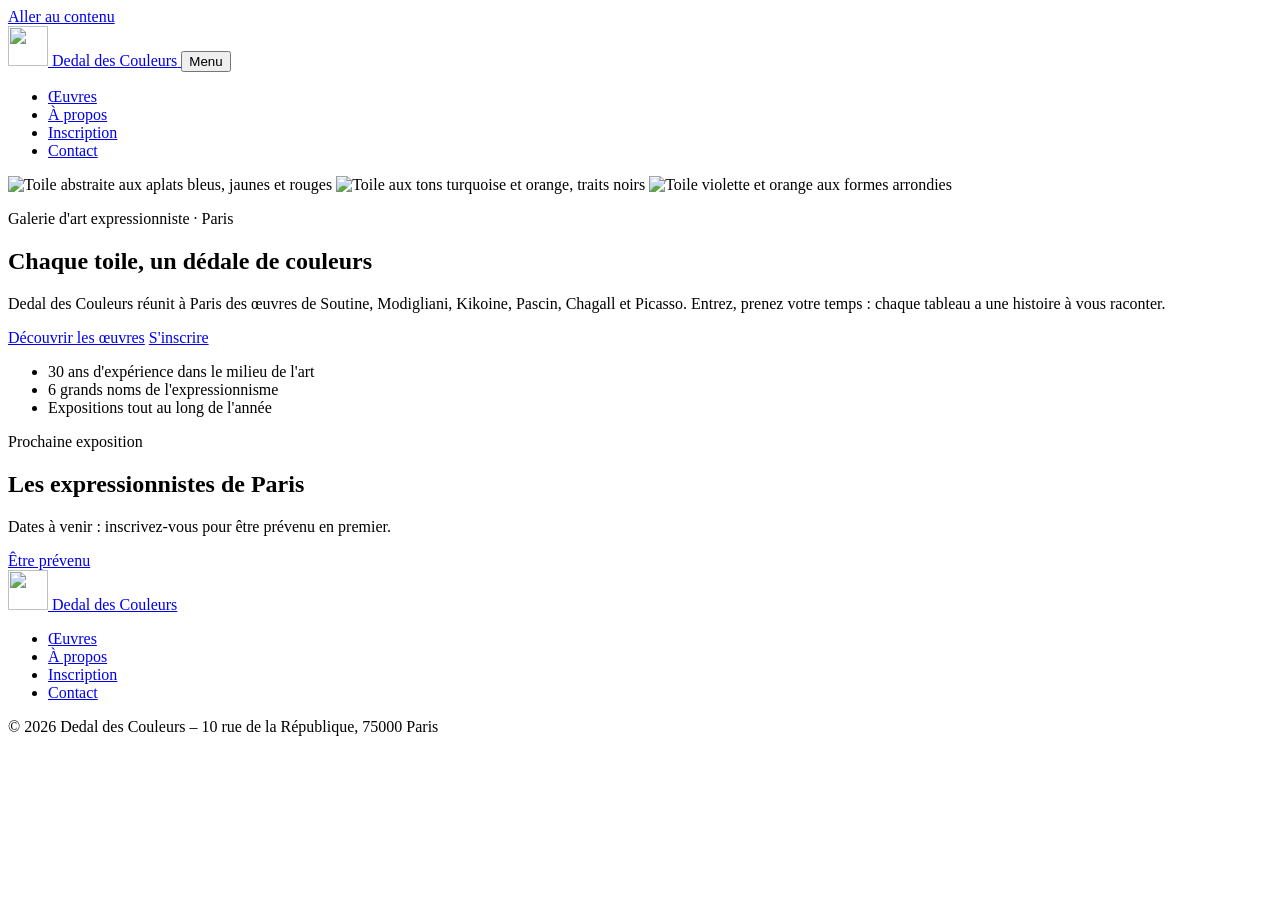
==== index.html @ fa6f8c2e "Créer la page d’accueil et ses métadonnées" ====
<!DOCTYPE html>
<html lang="fr">
<head>
  <meta charset="UTF-8">
  <meta name="viewport" content="width=device-width, initial-scale=1">
  <title>Dedal des Couleurs – Galerie d'art expressionniste à Paris</title>
  <meta name="description" content="Galerie d'art à Paris dirigée par Paul Dechewsky : Soutine, Modigliani, Chagall, Picasso. Découvrez les œuvres et inscrivez-vous pour suivre nos expositions.">
  <link rel="canonical" href="https://theo-zbn.github.io/Dedal-des-Couleurs/">
  <meta property="og:type" content="website">
  <meta property="og:locale" content="fr_FR">
  <meta property="og:site_name" content="Dedal des Couleurs">
  <meta property="og:title" content="Dedal des Couleurs – Galerie d&#x27;art expressionniste à Paris">
  <meta property="og:description" content="Galerie d&#x27;art à Paris dirigée par Paul Dechewsky : Soutine, Modigliani, Chagall, Picasso. Découvrez les œuvres et inscrivez-vous pour suivre nos expositions.">
  <meta property="og:url" content="https://theo-zbn.github.io/Dedal-des-Couleurs/">
  <meta property="og:image" content="https://theo-zbn.github.io/Dedal-des-Couleurs/images/logo-dedal.svg">
  <meta name="twitter:card" content="summary">
  <meta name="theme-color" content="#faf5ec">
  <link rel="icon" href="images/favicon.svg" type="image/svg+xml">
  <link rel="preconnect" href="https://fonts.googleapis.com">
  <link rel="preconnect" href="https://fonts.gstatic.com" crossorigin>
  <link href="https://fonts.googleapis.com/css2?family=DM+Sans:wght@400;500;700&amp;family=Fraunces:wght@600;700&amp;display=swap" rel="stylesheet">
  <link rel="stylesheet" href="css/style.css">
  <script type="application/ld+json">
  {
    "@context": "https://schema.org",
    "@type": "ArtGallery",
    "name": "Dedal des Couleurs",
    "url": "https://theo-zbn.github.io/Dedal-des-Couleurs/",
    "description": "Galerie d'art expressionniste à Paris.",
    "telephone": "+33163458556",
    "email": "dedal@gmail.com",
    "address": {
      "@type": "PostalAddress",
      "streetAddress": "10 rue de la République",
      "postalCode": "75000",
      "addressLocality": "Paris",
      "addressCountry": "FR"
    },
    "openingHours": ["Tu-Sa 10:00-19:00", "Su 14:00-18:00"]
  }
  </script>
</head>
<body>
  <a class="skip-link" href="#contenu">Aller au contenu</a>

  <header class="site-header">
    <div class="container site-header__inner">
      <a class="brand" href="index.html">
        <img src="images/logo-dedal.svg" alt="" width="40" height="40">
        <span>Dedal des Couleurs</span>
      </a>
      <button class="nav-toggle" type="button" aria-expanded="false" aria-controls="menu">Menu</button>
      <nav class="nav" id="menu" aria-label="Navigation principale">
        <ul class="nav__list">
          <li><a class="nav__link" href="oeuvres.html">Œuvres</a></li>
          <li><a class="nav__link" href="a-propos.html">À propos</a></li>
          <li><a class="nav__link" href="inscription.html">Inscription</a></li>
          <li><a class="nav__link nav__link--cta" href="inscription.html#contact">Contact</a></li>
        </ul>
      </nav>
    </div>
  </header>

  <main id="contenu">
    <section class="hero" aria-labelledby="titre-accueil">
      <div class="container hero__grid">
        <div class="collage">
          <img class="collage__img" src="images/oeuvre-1.svg" alt="Toile abstraite aux aplats bleus, jaunes et rouges" width="600" height="750">
          <img class="collage__img" src="images/oeuvre-2.svg" alt="Toile aux tons turquoise et orange, traits noirs" width="600" height="750">
          <img class="collage__img" src="images/oeuvre-3.svg" alt="Toile violette et orange aux formes arrondies" width="600" height="750">
        </div>
        <div class="hero__content">
          <p class="eyebrow">Galerie d'art expressionniste · Paris</p>
          <h1 class="hero__title" id="titre-accueil">Chaque toile, un dédale de couleurs</h1>
          <p class="hero__text">Dedal des Couleurs réunit à Paris des œuvres de Soutine, Modigliani, Kikoine, Pascin, Chagall et Picasso. Entrez, prenez votre temps : chaque tableau a une histoire à vous raconter.</p>
          <div class="btn-row">
            <a class="btn btn--primary" href="oeuvres.html">Découvrir les œuvres</a>
            <a class="btn btn--outline" href="inscription.html">S'inscrire</a>
          </div>
        </div>
      </div>
    </section>

    <section class="section--sable section" aria-label="La galerie en chiffres">
      <div class="container">
        <ul class="stats">
          <li class="stat"><span class="stat__value">30 ans</span> d'expérience dans le milieu de l'art</li>
          <li class="stat"><span class="stat__value">6 grands noms</span> de l'expressionnisme</li>
          <li class="stat"><span class="stat__value">Expositions</span> tout au long de l'année</li>
        </ul>
      </div>
    </section>

    <section class="section" aria-labelledby="titre-expo">
      <div class="container">
        <div class="banner">
          <div>
            <p class="eyebrow">Prochaine exposition</p>
            <h2 id="titre-expo">Les expressionnistes de Paris</h2>
            <p>Dates à venir : inscrivez-vous pour être prévenu en premier.</p>
          </div>
          <a class="btn btn--primary" href="inscription.html">Être prévenu</a>
        </div>
      </div>
    </section>
  </main>

  <footer class="site-footer">
    <div class="container site-footer__inner">
      <a class="brand" href="index.html">
        <img src="images/logo-dedal-clair.svg" alt="" width="40" height="40">
        <span>Dedal des Couleurs</span>
      </a>
      <nav aria-label="Navigation de pied de page">
        <ul class="site-footer__links">
          <li><a href="oeuvres.html">Œuvres</a></li>
          <li><a href="a-propos.html">À propos</a></li>
          <li><a href="inscription.html">Inscription</a></li>
          <li><a href="inscription.html#contact">Contact</a></li>
        </ul>
      </nav>
      <p>© 2026 Dedal des Couleurs – 10 rue de la République, 75000 Paris</p>
    </div>
  </footer>
  <script src="js/script.js"></script>
</body>
</html>
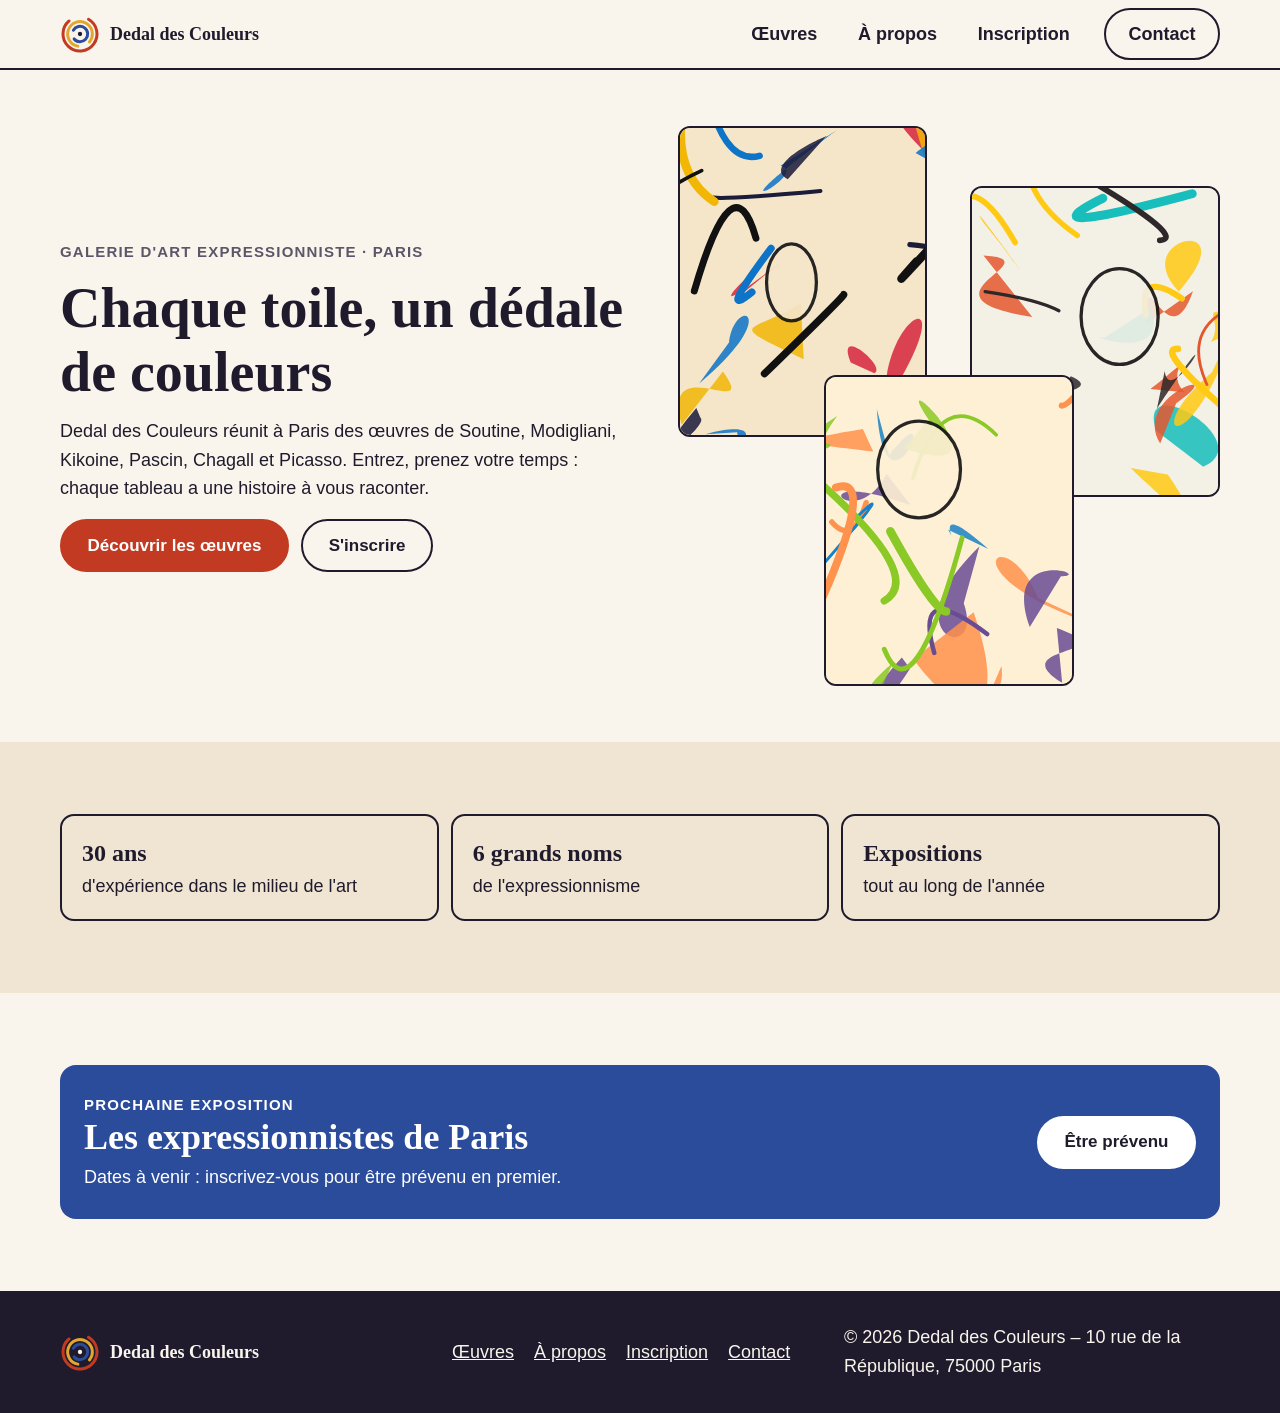
==== commit 07285b2a: "Corriger les URL pour le depot GitHub existant" ====
--- a/index.html
+++ b/index.html
@@ -5,14 +5,14 @@
   <meta name="viewport" content="width=device-width, initial-scale=1">
   <title>Dedal des Couleurs – Galerie d'art expressionniste à Paris</title>
   <meta name="description" content="Galerie d'art à Paris dirigée par Paul Dechewsky : Soutine, Modigliani, Chagall, Picasso. Découvrez les œuvres et inscrivez-vous pour suivre nos expositions.">
-  <link rel="canonical" href="https://theo-zbn.github.io/Dedal-des-Couleurs/">
+  <link rel="canonical" href="https://theo-zbn.github.io/Dedal-des-Couleurs-/">
   <meta property="og:type" content="website">
   <meta property="og:locale" content="fr_FR">
   <meta property="og:site_name" content="Dedal des Couleurs">
   <meta property="og:title" content="Dedal des Couleurs – Galerie d&#x27;art expressionniste à Paris">
   <meta property="og:description" content="Galerie d&#x27;art à Paris dirigée par Paul Dechewsky : Soutine, Modigliani, Chagall, Picasso. Découvrez les œuvres et inscrivez-vous pour suivre nos expositions.">
-  <meta property="og:url" content="https://theo-zbn.github.io/Dedal-des-Couleurs/">
-  <meta property="og:image" content="https://theo-zbn.github.io/Dedal-des-Couleurs/images/logo-dedal.svg">
+  <meta property="og:url" content="https://theo-zbn.github.io/Dedal-des-Couleurs-/">
+  <meta property="og:image" content="https://theo-zbn.github.io/Dedal-des-Couleurs-/images/logo-dedal.svg">
   <meta name="twitter:card" content="summary">
   <meta name="theme-color" content="#faf5ec">
   <link rel="icon" href="images/favicon.svg" type="image/svg+xml">
@@ -25,7 +25,7 @@
     "@context": "https://schema.org",
     "@type": "ArtGallery",
     "name": "Dedal des Couleurs",
-    "url": "https://theo-zbn.github.io/Dedal-des-Couleurs/",
+    "url": "https://theo-zbn.github.io/Dedal-des-Couleurs-/",
     "description": "Galerie d'art expressionniste à Paris.",
     "telephone": "+33163458556",
     "email": "dedal@gmail.com",
--- a/css/style.css
+++ b/css/style.css
@@ -0,0 +1,968 @@
+/* ==========================================================================
+   Dedal des Couleurs - feuille de style (mobile first)
+   Sommaire : 1 Variables - 2 Base - 3 Composants - 4 Pages - 5 Pied de page
+              6 Animations - 7 Tablette - 8 Bureau - 9 Accessibilite
+   ========================================================================== */
+
+/* 1. Variables (charte graphique) ------------------------------------------ */
+:root {
+  --ivoire: #faf5ec;
+  --sable: #efe5d2;
+  --encre: #1f1b2d;
+  --vermillon: #c23a22;
+  --outremer: #2b4c9b;
+  --ocre: #e3a72f;
+  --emeraude: #2f7d5b;
+  --blanc: #ffffff;
+  --gris: #5b5668;
+  --police-titre: "Fraunces", Georgia, serif;
+  --police-texte: "DM Sans", Arial, sans-serif;
+  --rayon: 16px;
+}
+
+/* 2. Base ------------------------------------------------------------------- */
+*,
+*::before,
+*::after {
+  box-sizing: border-box;
+}
+
+html {
+  scroll-behavior: smooth;
+}
+
+body {
+  margin: 0;
+  font-family: var(--police-texte);
+  font-size: 17px;
+  line-height: 1.6;
+  color: var(--encre);
+  background: var(--ivoire);
+}
+
+img {
+  display: block;
+  max-width: 100%;
+  height: auto;
+}
+
+h1,
+h2,
+h3 {
+  margin: 0 0 0.75rem;
+  font-family: var(--police-titre);
+  font-weight: 700;
+  line-height: 1.15;
+}
+
+h1 {
+  font-size: 36px;
+}
+
+h2 {
+  font-size: 28px;
+}
+
+h3 {
+  font-size: 20px;
+  font-weight: 600;
+}
+
+p {
+  margin: 0 0 1rem;
+}
+
+a {
+  color: var(--outremer);
+}
+
+ul {
+  margin: 0;
+  padding: 0;
+  list-style: none;
+}
+
+.container {
+  width: 100%;
+  max-width: 1200px;
+  margin: 0 auto;
+  padding: 0 20px;
+}
+
+.section {
+  padding: 48px 0;
+}
+
+.section--sable {
+  background: var(--sable);
+}
+
+.eyebrow {
+  margin: 0 0 0.75rem;
+  font-size: 15px;
+  font-weight: 700;
+  letter-spacing: 0.08em;
+  text-transform: uppercase;
+  color: var(--gris);
+}
+
+.skip-link {
+  position: absolute;
+  top: 0;
+  left: -999px;
+  z-index: 100;
+  padding: 0.6rem 1rem;
+  color: var(--blanc);
+  background: var(--encre);
+}
+
+.skip-link:focus {
+  left: 0;
+}
+
+/* 3. Composants ------------------------------------------------------------- */
+
+/* 3.1 En-tete et navigation */
+.site-header {
+  position: sticky;
+  top: 0;
+  z-index: 50;
+  background: var(--ivoire);
+  border-bottom: 2px solid var(--encre);
+}
+
+.site-header__inner {
+  display: flex;
+  align-items: center;
+  justify-content: space-between;
+  min-height: 68px;
+}
+
+.brand {
+  display: flex;
+  align-items: center;
+  gap: 10px;
+  font-family: var(--police-titre);
+  font-size: 18px;
+  font-weight: 700;
+  color: var(--encre);
+  text-decoration: none;
+}
+
+.brand img {
+  width: 40px;
+  height: 40px;
+}
+
+.nav-toggle {
+  display: inline-flex;
+  align-items: center;
+  padding: 0.5rem 0.9rem;
+  font: 700 16px var(--police-texte);
+  color: var(--encre);
+  background: transparent;
+  border: 2px solid var(--encre);
+  border-radius: 999px;
+  cursor: pointer;
+}
+
+.nav {
+  display: none;
+  position: absolute;
+  top: 100%;
+  right: 0;
+  left: 0;
+  padding: 12px 20px 20px;
+  background: var(--ivoire);
+  border-bottom: 2px solid var(--encre);
+}
+
+.nav.is-open {
+  display: block;
+}
+
+.nav__list {
+  display: flex;
+  flex-direction: column;
+  gap: 4px;
+}
+
+.nav__link {
+  display: block;
+  padding: 0.7rem 0.4rem;
+  font-weight: 700;
+  color: var(--encre);
+  text-decoration: none;
+}
+
+.nav__link:hover,
+.nav__link[aria-current="page"] {
+  color: var(--vermillon);
+}
+
+.nav__link--cta {
+  display: inline-block;
+  margin-top: 6px;
+  padding: 0.6rem 1.4rem;
+  border: 2px solid var(--encre);
+  border-radius: 999px;
+}
+
+/* 3.2 Boutons */
+.btn {
+  display: inline-block;
+  padding: 0.9rem 1.6rem;
+  font: 700 17px var(--police-texte);
+  text-align: center;
+  text-decoration: none;
+  border: 2px solid transparent;
+  border-radius: 999px;
+  cursor: pointer;
+  transition: background 0.25s, color 0.25s, transform 0.25s;
+}
+
+.btn--primary {
+  color: var(--blanc);
+  background: var(--vermillon);
+  border-color: var(--vermillon);
+}
+
+.btn--primary:hover {
+  background: var(--encre);
+  border-color: var(--encre);
+  transform: translateY(-2px);
+}
+
+.btn--outline {
+  color: var(--encre);
+  background: transparent;
+  border-color: var(--encre);
+}
+
+.btn--outline:hover {
+  color: var(--blanc);
+  background: var(--encre);
+}
+
+.btn--block {
+  display: block;
+  width: 100%;
+}
+
+.btn-row {
+  display: flex;
+  flex-direction: column;
+  gap: 12px;
+}
+
+/* 3.3 Cartes */
+.card {
+  padding: 24px;
+  background: var(--blanc);
+  border: 2px solid var(--encre);
+  border-radius: var(--rayon);
+}
+
+.tag {
+  display: inline-block;
+  padding: 0.15rem 0.8rem;
+  font-size: 15px;
+  font-weight: 700;
+  background: var(--ocre);
+  border-radius: 999px;
+}
+
+/* 3.4 Formulaires */
+.field {
+  margin-bottom: 16px;
+}
+
+.field label {
+  display: block;
+  margin-bottom: 4px;
+  font-weight: 700;
+}
+
+.field input[type="text"],
+.field input[type="email"] {
+  width: 100%;
+  padding: 0.8rem 1rem;
+  font: inherit;
+  color: var(--encre);
+  background: var(--blanc);
+  border: 2px solid var(--encre);
+  border-radius: 10px;
+}
+
+.field input[aria-invalid="true"] {
+  border-color: var(--vermillon);
+}
+
+.field__error {
+  min-height: 1.4em;
+  margin: 4px 0 0;
+  font-size: 15px;
+  font-weight: 500;
+  color: var(--vermillon);
+}
+
+.field--check {
+  display: flex;
+  align-items: flex-start;
+  gap: 10px;
+}
+
+.field--check input {
+  flex: none;
+  width: 22px;
+  height: 22px;
+  margin-top: 3px;
+}
+
+.field--check label {
+  margin: 0;
+  font-weight: 400;
+}
+
+.form-success {
+  margin: 16px 0 0;
+  padding: 0.8rem 1rem;
+  font-weight: 700;
+  color: var(--blanc);
+  background: var(--emeraude);
+  border-radius: 10px;
+}
+
+.form-success:empty {
+  display: none;
+}
+
+/* 4. Pages ------------------------------------------------------------------ */
+
+/* 4.1 Accueil */
+.hero {
+  padding: 24px 0 40px;
+}
+
+.hero__grid {
+  display: grid;
+  gap: 28px;
+}
+
+.hero__title {
+  animation: apparition 0.9s ease-out both;
+}
+
+.hero__text {
+  animation: apparition 0.9s 0.2s ease-out both;
+}
+
+.hero .btn-row {
+  animation: apparition 0.9s 0.4s ease-out both;
+}
+
+.collage {
+  display: grid;
+  grid-template-columns: repeat(3, 1fr);
+  gap: 8px;
+}
+
+.collage__img {
+  width: 100%;
+  border: 2px solid var(--encre);
+  border-radius: 12px;
+}
+
+.collage__img:nth-child(2) {
+  margin-top: 20px;
+}
+
+.stats {
+  display: grid;
+  gap: 12px;
+}
+
+.stat {
+  padding: 18px 20px;
+  background: var(--sable);
+  border: 2px solid var(--encre);
+  border-radius: 14px;
+}
+
+.stat__value {
+  display: block;
+  font-family: var(--police-titre);
+  font-size: 24px;
+  font-weight: 700;
+}
+
+.banner {
+  display: grid;
+  gap: 16px;
+  padding: 28px 24px;
+  color: var(--blanc);
+  background: var(--outremer);
+  border-radius: var(--rayon);
+}
+
+.banner h2 {
+  margin-bottom: 4px;
+}
+
+.banner p {
+  margin: 0;
+}
+
+.banner .btn--primary {
+  color: var(--encre);
+  background: var(--blanc);
+  border-color: var(--blanc);
+}
+
+.banner .btn--primary:hover {
+  background: var(--ocre);
+  border-color: var(--ocre);
+}
+
+/* 4.2 Oeuvres */
+.page-title {
+  padding: 36px 0 8px;
+}
+
+.catalog {
+  display: grid;
+  gap: 24px;
+  padding-bottom: 56px;
+}
+
+.filters__group {
+  margin-bottom: 16px;
+}
+
+.filters__title {
+  margin: 0 0 8px;
+  font-size: 16px;
+  font-weight: 700;
+}
+
+.chips {
+  display: flex;
+  gap: 8px;
+  padding-bottom: 6px;
+  overflow-x: auto;
+}
+
+.chip {
+  flex: none;
+  padding: 0.4rem 1rem;
+  font: 700 15px var(--police-texte);
+  color: var(--encre);
+  background: transparent;
+  border: 2px solid var(--encre);
+  border-radius: 999px;
+  cursor: pointer;
+}
+
+.chip[aria-pressed="true"] {
+  color: var(--blanc);
+  background: var(--encre);
+}
+
+.sort {
+  display: flex;
+  align-items: center;
+  gap: 8px;
+  margin-bottom: 16px;
+}
+
+.sort select {
+  padding: 0.5rem 0.8rem;
+  font: inherit;
+  color: var(--encre);
+  background: var(--blanc);
+  border: 2px solid var(--encre);
+  border-radius: 10px;
+}
+
+.feature {
+  display: grid;
+  gap: 16px;
+  margin-bottom: 28px;
+  padding: 16px;
+  background: var(--sable);
+  border: 2px solid var(--encre);
+  border-radius: var(--rayon);
+}
+
+.feature img {
+  width: 100%;
+  border-radius: 10px;
+}
+
+.gallery {
+  column-count: 1;
+  column-gap: 20px;
+}
+
+.gallery__item {
+  margin: 0 0 24px;
+  break-inside: avoid;
+}
+
+.gallery__item[hidden] {
+  display: none;
+}
+
+.gallery__item img {
+  width: 100%;
+  border: 2px solid var(--encre);
+  border-radius: 12px;
+}
+
+.gallery__item figcaption {
+  margin-top: 8px;
+  font-weight: 700;
+}
+
+.gallery__item figcaption span {
+  display: block;
+  font-weight: 400;
+  color: var(--gris);
+}
+
+.gallery__empty {
+  font-weight: 700;
+}
+
+/* 4.3 A propos */
+.about {
+  display: grid;
+  gap: 24px;
+  align-items: center;
+}
+
+.about__portrait {
+  width: 220px;
+  margin: 0 auto;
+  border: 3px solid var(--encre);
+  border-radius: 50%;
+}
+
+.quote {
+  margin: 0;
+  padding: 20px;
+  font-family: var(--police-titre);
+  font-size: 20px;
+  font-style: italic;
+  background: var(--sable);
+  border-left: 6px solid var(--vermillon);
+  border-radius: 12px;
+}
+
+.details {
+  margin-bottom: 12px;
+  background: var(--blanc);
+  border: 2px solid var(--encre);
+  border-radius: 12px;
+}
+
+.details__summary {
+  padding: 0.9rem 1.1rem;
+  font-family: var(--police-titre);
+  font-size: 20px;
+  font-weight: 700;
+  cursor: pointer;
+}
+
+.details__body {
+  padding: 0 1.1rem 1rem;
+}
+
+.timeline {
+  display: grid;
+  gap: 16px;
+  padding-left: 18px;
+  border-left: 3px solid var(--encre);
+}
+
+.timeline__step {
+  position: relative;
+}
+
+.timeline__step::before {
+  content: "";
+  position: absolute;
+  top: 6px;
+  left: -29px;
+  width: 16px;
+  height: 16px;
+  background: var(--ivoire);
+  border: 3px solid var(--vermillon);
+  border-radius: 50%;
+}
+
+.timeline__step h3 {
+  margin-bottom: 2px;
+}
+
+.timeline__step p {
+  margin: 0;
+}
+
+.pills {
+  display: flex;
+  flex-wrap: wrap;
+  gap: 8px;
+}
+
+.pills li {
+  padding: 0.35rem 1rem;
+  font-weight: 700;
+  border: 2px solid var(--encre);
+  border-radius: 999px;
+}
+
+.services {
+  display: grid;
+  gap: 16px;
+}
+
+.services__icon {
+  width: 44px;
+  height: 44px;
+  margin-bottom: 8px;
+}
+
+.cta-band {
+  display: grid;
+  gap: 16px;
+  padding: 28px 24px;
+  background: var(--sable);
+  border: 2px solid var(--encre);
+  border-radius: var(--rayon);
+}
+
+.cta-band h2 {
+  margin: 0;
+}
+
+/* 4.4 Inscription et contact */
+.signup {
+  display: grid;
+  gap: 24px;
+  padding: 36px 0 48px;
+}
+
+.signup__visual {
+  display: none;
+}
+
+.signup__visual img {
+  width: 100%;
+  border: 2px solid var(--encre);
+  border-radius: var(--rayon);
+}
+
+.contact {
+  display: grid;
+  gap: 24px;
+}
+
+.contact__map {
+  width: 100%;
+  border: 2px solid var(--encre);
+  border-radius: var(--rayon);
+}
+
+.contact address {
+  font-style: normal;
+}
+
+.contact address p {
+  margin-bottom: 6px;
+}
+
+/* 5. Pied de page ----------------------------------------------------------- */
+.site-footer {
+  padding: 32px 0;
+  color: var(--ivoire);
+  background: var(--encre);
+}
+
+.site-footer__inner {
+  display: grid;
+  gap: 16px;
+}
+
+.site-footer a,
+.site-footer .brand {
+  color: var(--ivoire);
+}
+
+.site-footer__links {
+  display: flex;
+  flex-wrap: wrap;
+  gap: 8px 20px;
+}
+
+.site-footer p {
+  margin: 0;
+}
+
+/* 6. Animations ------------------------------------------------------------- */
+@keyframes apparition {
+  from {
+    opacity: 0;
+    transform: translateY(20px);
+  }
+
+  to {
+    opacity: 1;
+    transform: translateY(0);
+  }
+}
+
+@media (prefers-reduced-motion: reduce) {
+  * {
+    animation: none !important;
+    transition: none !important;
+    scroll-behavior: auto !important;
+  }
+}
+
+/* 7. Tablette (a partir de 700 px) ------------------------------------------ */
+@media (min-width: 700px) {
+  .btn-row {
+    flex-direction: row;
+  }
+
+  .stats {
+    grid-template-columns: repeat(3, 1fr);
+  }
+
+  .gallery {
+    column-count: 2;
+  }
+
+  .feature {
+    grid-template-columns: 1fr 1fr;
+    align-items: center;
+  }
+
+  .services {
+    grid-template-columns: repeat(3, 1fr);
+  }
+
+  .banner,
+  .cta-band {
+    grid-template-columns: 1fr auto;
+    align-items: center;
+  }
+}
+
+/* 8. Bureau (a partir de 960 px) -------------------------------------------- */
+@media (min-width: 960px) {
+  body {
+    font-size: 18px;
+  }
+
+  h1 {
+    font-size: 56px;
+  }
+
+  h2 {
+    font-size: 36px;
+  }
+
+  h3 {
+    font-size: 22px;
+  }
+
+  .section {
+    padding: 72px 0;
+  }
+
+  .nav-toggle {
+    display: none;
+  }
+
+  .nav {
+    display: block;
+    position: static;
+    padding: 0;
+    background: transparent;
+    border-bottom: 0;
+  }
+
+  .nav__list {
+    flex-direction: row;
+    align-items: center;
+    gap: 28px;
+  }
+
+  .nav__link--cta {
+    margin-top: 0;
+  }
+
+  .hero {
+    padding: 56px 0;
+  }
+
+  .hero__grid {
+    grid-template-columns: 1.05fr 1fr;
+    align-items: center;
+    gap: 48px;
+  }
+
+  .hero__content {
+    order: 1;
+  }
+
+  .collage {
+    display: block;
+    order: 2;
+    position: relative;
+    height: 560px;
+  }
+
+  .collage__img {
+    position: absolute;
+    width: 46%;
+  }
+
+  .collage__img:nth-child(1) {
+    top: 0;
+    left: 0;
+  }
+
+  .collage__img:nth-child(2) {
+    top: 60px;
+    right: 0;
+    margin-top: 0;
+  }
+
+  .collage__img:nth-child(3) {
+    bottom: 0;
+    left: 27%;
+  }
+
+  .catalog {
+    grid-template-columns: 240px 1fr;
+    gap: 48px;
+  }
+
+  .chips {
+    flex-direction: column;
+    align-items: flex-start;
+    overflow: visible;
+  }
+
+  .gallery {
+    column-count: 3;
+  }
+
+  .gallery__item:nth-child(3n + 2) img {
+    height: 300px;
+    object-fit: cover;
+  }
+
+  .about {
+    grid-template-columns: 280px 1fr 320px;
+    gap: 40px;
+  }
+
+  .about__portrait {
+    width: 100%;
+  }
+
+  .timeline {
+    grid-template-columns: repeat(4, 1fr);
+    gap: 24px;
+    padding: 24px 0 0;
+    border-top: 3px solid var(--encre);
+    border-left: 0;
+  }
+
+  .timeline__step::before {
+    top: -34px;
+    left: 0;
+  }
+
+  .details {
+    background: transparent;
+    border: 0;
+  }
+
+  .details__summary {
+    padding: 0 0 12px;
+    font-size: 30px;
+    list-style: none;
+    pointer-events: none;
+  }
+
+  .details__summary::-webkit-details-marker {
+    display: none;
+  }
+
+  .details__body {
+    padding: 0;
+  }
+
+  .signup {
+    grid-template-columns: 1fr 1.2fr;
+    gap: 48px;
+    align-items: start;
+  }
+
+  .signup__visual {
+    display: block;
+  }
+
+  .contact {
+    grid-template-columns: 1.1fr 1fr;
+    gap: 48px;
+    align-items: start;
+  }
+
+  .site-footer__inner {
+    grid-template-columns: 1fr 1fr 1fr;
+    align-items: center;
+  }
+}
+
+/* 9. Accessibilite : focus clavier visible ---------------------------------- */
+a:focus,
+button:focus,
+input:focus,
+select:focus,
+summary:focus {
+  outline: 3px solid var(--outremer);
+  outline-offset: 3px;
+}
+
+.site-footer a:focus {
+  outline-color: var(--ocre);
+}
+
+.banner .eyebrow {
+  color: var(--blanc);
+}
+
+.catalog > * {
+  min-width: 0;
+}
+
+.timeline {
+  margin: 0;
+  list-style: none;
+}
+
+.cta-band {
+  margin-top: 24px;
+}
+
+@media (min-width: 960px) {
+  .details {
+    margin-bottom: 40px;
+  }
+}
